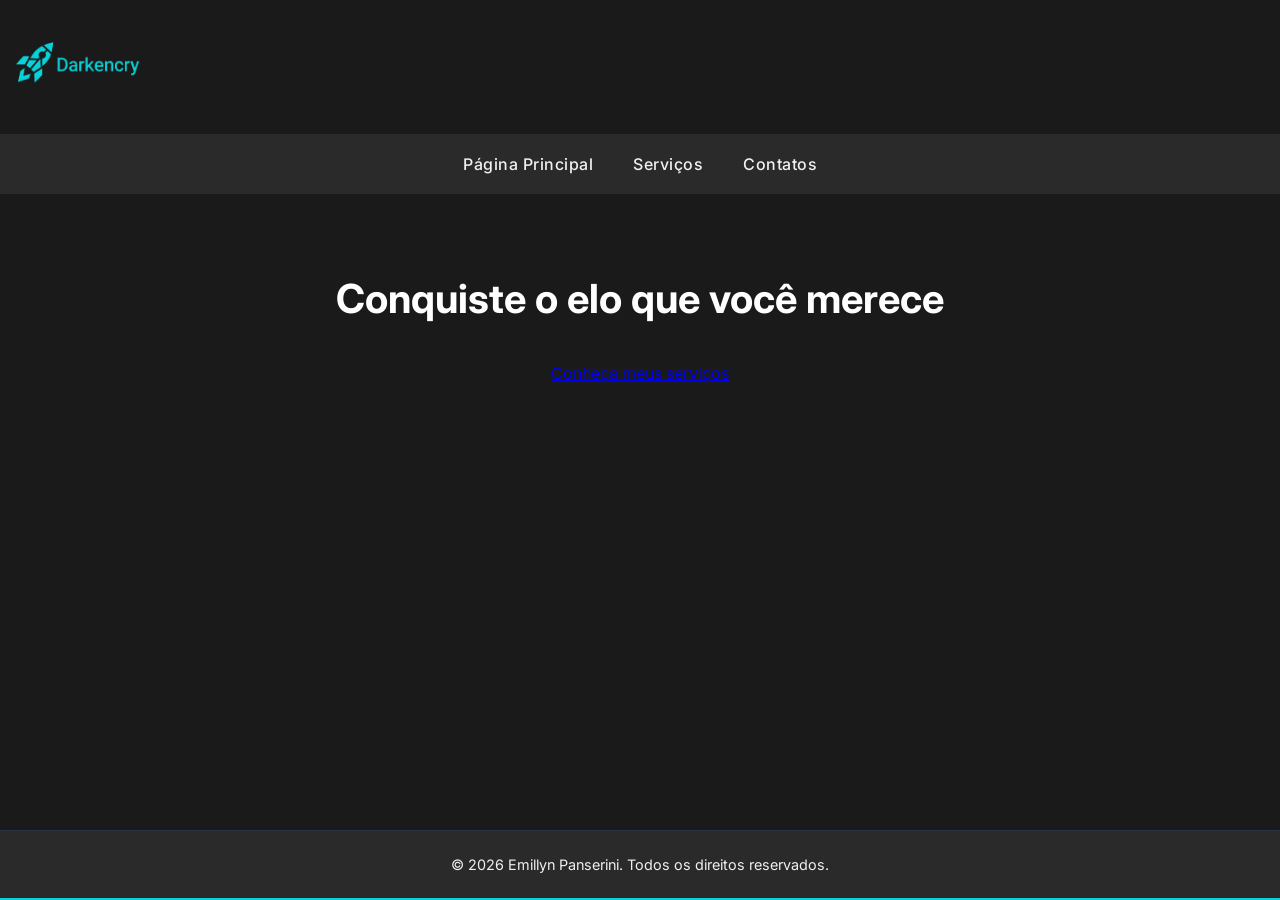
==== index.html @ a350db8b "first commit" ====
<!DOCTYPE html>
<html lang="pt-br">
<head>
    <meta charset="UTF-8">
    <meta name="viewport" content="width=device-width, initial-scale=1.0">
    <title>Darkencry</title>
    <meta content="Desde 2016 chego ao Desafiante (Challenger). Aumente sua 
    habilidade com um jogador de alto nível. Serviço profissional, seguro e rápido." 
    name="description">
    <meta content="Darkencry" property="og:title">
    <link rel="stylesheet" href="./css/style.css">
    <link rel="shortcut icon" href="./imagens/favicon.ico" type="image/x-icon">
    <link rel="preconnect" href="https://fonts.googleapis.com">
    <link rel="preconnect" href="https://fonts.gstatic.com" crossorigin>
    <link href="https://fonts.googleapis.com/css2?family=Inter:ital,opsz,wght@0,14..32,100..900;1,14..32,100..900&family=Poppins:ital,wght@0,100;0,200;0,300;0,400;0,500;0,600;0,700;0,800;0,900;1,100;1,200;1,300;1,400;1,500;1,600;1,700;1,800;1,900&display=swap" rel="stylesheet">
</head>

<body>

    <header>
        <figure>
            <img class="logo" src="./imagens/logo.png" alt="logoDarken">
        </figure>
    </header>

    <nav class="navMenu">
        <ul>
            <li><a href="index.html"> Página Principal</a></li>
            <li><a href="./paginas/serviços.html">Serviços</a></li>
            <li><a href="./paginas/contato.html">Contatos</a></li>
        </ul>
    </nav>

    <main>
        <section class="hero conteiner">
            <h1>Conquiste o elo que você merece</h1>
            <a href="btn_hero">Conheça meus serviços</a>     
        </section>
    </main>

    <footer class="footer">
        <p>&copy; 2026 Emillyn Panserini. Todos os direitos reservados.</p>
    </footer>
</body>
</html>
---- css/style.css ----
/* Váriavéis globais */
:root{
    --bg-color: #1A1A1A;
    --nav-bg: #2A2A2A;
    --text-main: #F0F0F0;
    --accent-color: #0DD1D9;
    --accent-hover: #0BA5AB;
}

* {
    margin: 0;
    padding: 0;
    box-sizing: border-box;
}

body{
    font-family: "Inter", sans-serif;
    background-color: var(--bg-color);
    color: var(--text-main);
    display: flex;
    flex-direction: column;
    font-optical-sizing: auto; /* melhora legibilidade em tamanhos de fontes diferentes*/
    min-height: 100vh; /* garante que o body ocupe a tela toda*/
}

header{
    text-align: left;
    padding: 20px 0 10px 0;
}

.hero h1 {
    font-size: 2.5rem;
    margin-bottom: 40px;
    color: #FFFFFF;
}

.logo{
    width: 150px; /*define a largura do elemento, neste caso a imagem que está com a classe logo*/
    height: 90px; /*define a altura do elemento, neste caso a imagem que está com a classe logo*/
    border-radius: 50%;
}

/*Estilos para barra de navegação*/

nav{
    text-align: center;
    position: relative;
    display: block;
    margin-top: 10px;
}

nav ul{
    background-color: var(--nav-bg);
    list-style-type: none;
    padding: 20px;
    display: flex;
    justify-content: center;
}

nav ul li{
    margin: 0 20px;
}

nav ul li a{
    color: var(--text-main);
    text-decoration: none;
    font-weight: 500;
    letter-spacing: 0.5px;
    transition: color 0.3s ease;
    text-decoration: none; /*tira a linha do link*/
}

nav ul li a:hover {
    color: var(--accent-color);
    border-bottom: 2px solid var(--accent-color); /* linha ciano*/
}

/*Estilos do conteúdo principal (main)*/
main{
    flex-grow: 1; /* faz o main empurrar o footer pro final da página */
    padding: 80px 20px;
    text-align: center;
}

/* Estilos do Botão */
.btn-hero {
    display: inline-block;
    background-color: var(--accent-color);
    color: #0B0E14; /* Texto escuro dentro do botão claro para contraste */
    padding: 15px 30px;
    text-decoration: none;
    font-weight: 700;
    font-size: 1.1rem;
    border-radius: 8px;
    transition: background-color 0.3s ease, transform 0.2s ease;
}

.btn-hero:hover {
    background-color: var(--accent-hover);
    transform: translateY(-3px); /* Efeito de flutuar ao passar o mouse */
}

/*Estilos para o rodapé*/
footer{
    background-color: var(--nav-bg);
    color: var(--text-main);
    text-align: center;
    padding: 25px;
    border-top: 1px solid #2A3241; /* Separação sutil */
    font-size: 0.9rem;
    position: relative; /*o relative é pq conforme for adicionado elementos no main o footer desce, ele n fica fixo*/
    border-bottom: 2px solid var(--accent-color); /* linha ciano*/
}
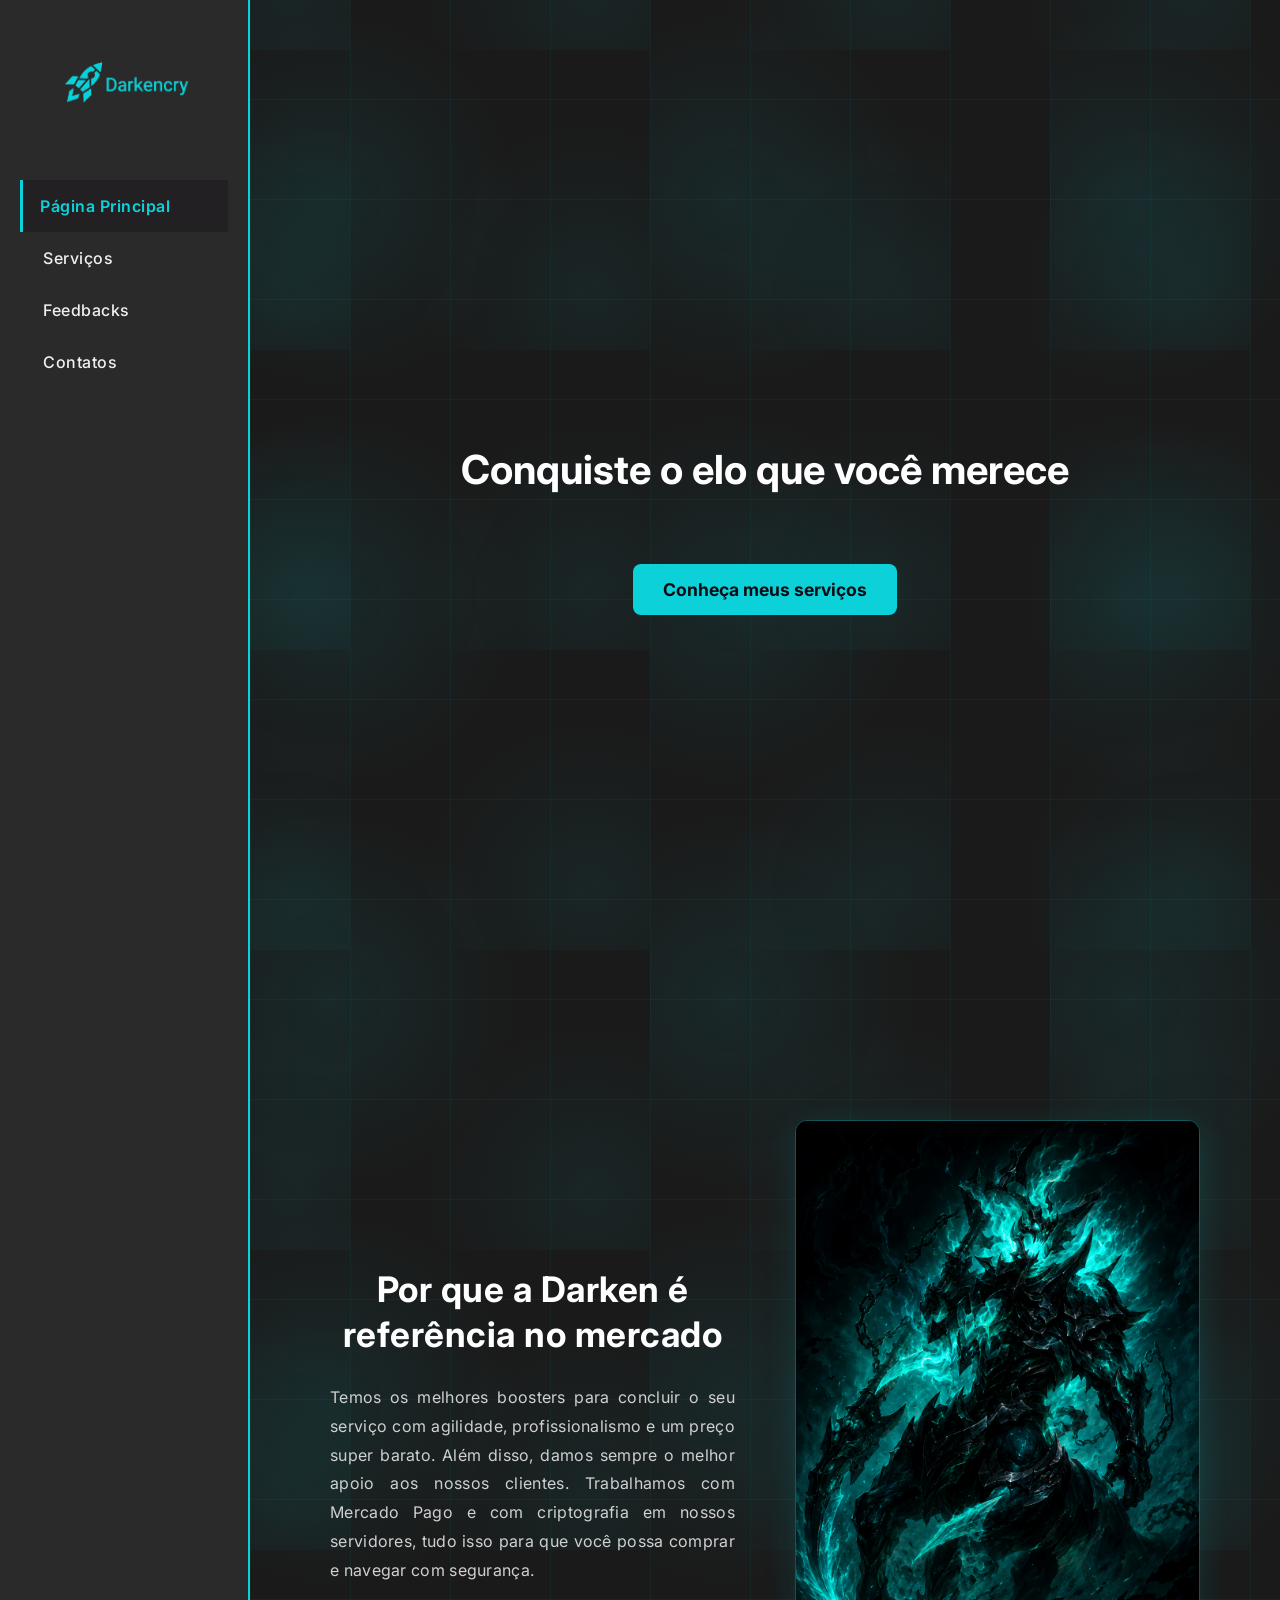
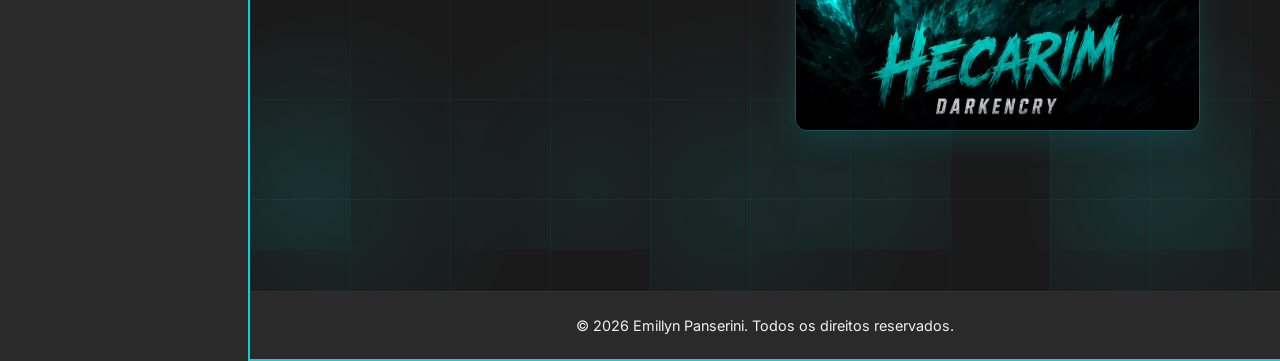
==== commit 2fdd50a7: "last commit" ====
--- a/index.html
+++ b/index.html
@@ -17,29 +17,41 @@
 
 <body>
 
-    <header>
-        <figure>
+    <nav class="navMenu" id="navMenu">
+        <a class="nav-logo" href="index.html">
             <img class="logo" src="./imagens/logo.png" alt="logoDarken">
-        </figure>
-    </header>
-
-    <nav class="navMenu">
-        <ul>
-            <li><a href="index.html"> Página Principal</a></li>
+        </a>
+        <ul class="nav-list">
+            <li><a href="index.html" class="active"> Página Principal</a></li>
             <li><a href="./paginas/serviços.html">Serviços</a></li>
+            <li><a href="./paginas/feedbacks.html">Feedbacks</a></li>
             <li><a href="./paginas/contato.html">Contatos</a></li>
         </ul>
     </nav>
 
-    <main>
+    <main class="main-hero">
         <section class="hero conteiner">
             <h1>Conquiste o elo que você merece</h1>
-            <a href="btn_hero">Conheça meus serviços</a>     
+            <a href="./paginas/serviços.html" class="btn-hero">Conheça meus serviços</a>     
+        </section>
+
+        <section class="referencia-section">
+            <div class="referencia-content">
+                <div class="referencia-texto">
+                    <h2 class="referencia-titulo">Por que a Darken é referência no mercado</h2>
+                    <p class="referencia-descricao">Temos os melhores boosters para concluir o seu serviço com agilidade, profissionalismo e um preço super barato. Além disso, damos sempre o melhor apoio aos nossos clientes. Trabalhamos com Mercado Pago e com criptografia em nossos servidores, tudo isso para que você possa comprar e navegar com segurança.</p>
+                </div>
+                <aside class="referencia-aside">
+                    <img src="./imagens/aside.png" alt="Imagem de referência Darkencry">
+                </aside>
+            </div>
         </section>
     </main>
 
     <footer class="footer">
         <p>&copy; 2026 Emillyn Panserini. Todos os direitos reservados.</p>
     </footer>
+
+    <script src="./scripts/script.js"></script>
 </body>
 </html>
--- a/css/style.css
+++ b/css/style.css
@@ -18,15 +18,11 @@
     font-family: "Inter", sans-serif;
     background-color: var(--bg-color);
     color: var(--text-main);
-    display: flex;
-    flex-direction: column;
+    display: grid;
+    grid-template-columns: 250px 1fr;
+    grid-template-rows: 1fr auto;
     font-optical-sizing: auto; /* melhora legibilidade em tamanhos de fontes diferentes*/
     min-height: 100vh; /* garante que o body ocupe a tela toda*/
-}
-
-header{
-    text-align: left;
-    padding: 20px 0 10px 0;
 }
 
 .hero h1 {
@@ -44,22 +40,44 @@
 /*Estilos para barra de navegação*/
 
 nav{
-    text-align: center;
+    display: flex;
+    flex-direction: column;
+    align-items: center;
+    justify-content: flex-start;
+    gap: 50px;
+    padding: 30px 20px;
+    background-color: var(--nav-bg);
     position: relative;
-    display: block;
+    grid-column: 1;
+    grid-row: 1 / 3;
+    width: 250px;
+    min-height: 100vh;
+    flex-shrink: 0;
+    border-right: 2px solid var(--accent-color);
+}
+
+.nav-logo{
+    display: inline-flex;
+    align-items: center;
+    justify-content: center;
+    flex-shrink: 0;
     margin-top: 10px;
 }
 
 nav ul{
-    background-color: var(--nav-bg);
     list-style-type: none;
-    padding: 20px;
-    display: flex;
-    justify-content: center;
+    padding: 0;
+    display: flex;
+    flex-direction: column;
+    justify-content: flex-start;
+    align-items: stretch;
+    gap: 0;
+    width: 100%;
 }
 
 nav ul li{
-    margin: 0 20px;
+    margin: 0;
+    width: 100%;
 }
 
 nav ul li a{
@@ -67,20 +85,78 @@
     text-decoration: none;
     font-weight: 500;
     letter-spacing: 0.5px;
-    transition: color 0.3s ease;
-    text-decoration: none; /*tira a linha do link*/
+    transition: all 0.3s ease;
+    padding: 16px 20px;
+    border-radius: 0;
+    display: block;
+    position: relative;
+    width: 100%;
+    text-align: left;
+    border-left: 3px solid transparent;
 }
 
 nav ul li a:hover {
+    background-color: #232023;
     color: var(--accent-color);
-    border-bottom: 2px solid var(--accent-color); /* linha ciano*/
+    border-left: 3px solid var(--accent-color);
+    padding-left: 17px;
+}
+
+nav ul li a:active,
+nav ul li a.active {
+    background-color: #232023;
+    color: var(--accent-color);
+    border-left: 3px solid var(--accent-color);
+    padding-left: 17px;
+    font-weight: 600;
 }
 
 /*Estilos do conteúdo principal (main)*/
 main{
-    flex-grow: 1; /* faz o main empurrar o footer pro final da página */
-    padding: 80px 20px;
+    grid-column: 2;
+    grid-row: 1;
+    padding: 80px 40px;
     text-align: center;
+    display: flex;
+    flex-direction: column;
+    justify-content: center;
+}
+
+/* Background especial para página principal */
+main.main-hero {
+    background-image: 
+        linear-gradient(0deg, rgba(13, 209, 217, 0.05) 1px, transparent 1px),
+        linear-gradient(90deg, rgba(13, 209, 217, 0.05) 1px, transparent 1px),
+        radial-gradient(circle at 20% 50%, rgba(13, 209, 217, 0.08) 0%, transparent 50%),
+        radial-gradient(circle at 80% 80%, rgba(13, 209, 217, 0.06) 0%, transparent 50%);
+    background-size: 
+        100px 100px,
+        100px 100px,
+        400px 400px,
+        300px 300px;
+    background-position: 0 0, 0 0, 0 0, 100px 50px;
+    min-height: 100vh;
+}
+
+.hero {
+    min-height: 100vh;
+    display: flex;
+    flex-direction: column;
+    justify-content: center;
+    align-items: center;
+    gap: 30px;
+}
+
+/* Wrapper para manter main e footer juntos */
+body > main {
+    display: flex;
+    flex-direction: column;
+}
+
+body > footer {
+    grid-column: 2;
+    grid-row: 2;
+    margin-top: 0;
 }
 
 /* Estilos do Botão */
@@ -111,4 +187,447 @@
     font-size: 0.9rem;
     position: relative; /*o relative é pq conforme for adicionado elementos no main o footer desce, ele n fica fixo*/
     border-bottom: 2px solid var(--accent-color); /* linha ciano*/
-}+}
+
+/* Estilos para a página de Serviços */
+.servicos-container {
+    width: 100%;
+    max-width: 1200px;
+    margin: 0 auto;
+}
+
+/* Seção de Referência */
+.referencia-section {
+    padding: 80px 40px;
+    margin-top: 60px;
+}
+
+.referencia-content {
+    display: grid;
+    grid-template-columns: 1fr 1fr;
+    gap: 60px;
+    align-items: center;
+    max-width: 1200px;
+    margin: 0 auto;
+}
+
+.referencia-texto {
+    display: flex;
+    flex-direction: column;
+    gap: 25px;
+}
+
+.referencia-titulo {
+    font-size: 2.2rem;
+    font-weight: 700;
+    color: #FFFFFF;
+    letter-spacing: 0.5px;
+    line-height: 1.3;
+}
+
+.referencia-descricao {
+    font-size: 1rem;
+    line-height: 1.8;
+    color: #D0D0D0;
+    text-align: justify;
+    letter-spacing: 0.3px;
+}
+
+.referencia-aside {
+    display: flex;
+    align-items: center;
+    justify-content: center;
+    overflow: hidden;
+    border-radius: 12px;
+    box-shadow: 0 8px 32px rgba(13, 209, 217, 0.15);
+    border: 1px solid rgba(13, 209, 217, 0.3);
+}
+
+.referencia-aside img {
+    width: 100%;
+    height: auto;
+    display: block;
+    object-fit: cover;
+    transition: transform 0.3s ease;
+}
+
+.referencia-aside:hover img {
+    transform: scale(1.05);
+}
+
+.servicos-container {
+    width: 100%;
+    max-width: 1200px;
+    margin: 0 auto;
+}
+
+.servicos-titulo {
+    font-size: 2.5rem;
+    font-weight: 700;
+    text-align: center;
+    margin-bottom: 60px;
+    color: #FFFFFF;
+    letter-spacing: 1px;
+}
+
+.servicos-grid {
+    display: grid;
+    grid-template-columns: repeat(auto-fit, minmax(300px, 1fr));
+    gap: 40px;
+    width: 100%;
+}
+
+.servico-card {
+    background: linear-gradient(135deg, #2A2A2A 0%, #1F1F1F 100%);
+    border: 1px solid var(--accent-color);
+    border-radius: 12px;
+    padding: 40px;
+    transition: all 0.3s ease;
+    display: flex;
+    flex-direction: column;
+    gap: 20px;
+    box-shadow: 0 4px 15px rgba(13, 209, 217, 0.1);
+    position: relative;
+    overflow: hidden;
+}
+
+.servico-card::before {
+    content: '';
+    position: absolute;
+    top: 0;
+    left: 0;
+    right: 0;
+    height: 3px;
+    background: linear-gradient(90deg, var(--accent-color), transparent);
+}
+
+.servico-card:hover {
+    transform: translateY(-5px);
+    box-shadow: 0 8px 25px rgba(13, 209, 217, 0.2);
+    border-color: #0BA5AB;
+}
+
+.servico-titulo {
+    font-size: 1.8rem;
+    font-weight: 700;
+    color: var(--accent-color);
+    margin: 0;
+    letter-spacing: 0.5px;
+}
+
+.servico-descricao {
+    font-size: 1rem;
+    line-height: 1.8;
+    color: #E0E0E0;
+    margin: 0;
+    text-align: justify;
+    letter-spacing: 0.3px;
+}
+
+/* Estilos para a página de Feedbacks */
+.feedbacks-container {
+    width: 100%;
+    max-width: 900px;
+    margin: 0 auto;
+}
+
+.feedbacks-titulo {
+    font-size: 2.5rem;
+    font-weight: 700;
+    text-align: center;
+    margin-bottom: 60px;
+    color: #FFFFFF;
+    letter-spacing: 1px;
+}
+
+.feedbacks-grid {
+    display: grid;
+    grid-template-columns: repeat(auto-fit, minmax(350px, 1fr));
+    gap: 40px;
+    width: 100%;
+    margin-bottom: 80px;
+}
+
+.feedback-card {
+    background: linear-gradient(135deg, #2A2A2A 0%, #1F1F1F 100%);
+    border: 1px solid var(--accent-color);
+    border-radius: 12px;
+    overflow: hidden;
+    transition: all 0.3s ease;
+    box-shadow: 0 4px 15px rgba(13, 209, 217, 0.1);
+}
+
+.feedback-card:hover {
+    transform: translateY(-5px);
+    box-shadow: 0 8px 25px rgba(13, 209, 217, 0.2);
+    border-color: #0BA5AB;
+}
+
+.feedback-imagem {
+    width: 100%;
+    height: auto;
+    display: block;
+    object-fit: cover;
+}
+
+.novo-feedback-section {
+    background: linear-gradient(135deg, #2A2A2A 0%, #1F1F1F 100%);
+    border: 1px solid var(--accent-color);
+    border-radius: 12px;
+    padding: 50px;
+    margin-top: 60px;
+    box-shadow: 0 4px 15px rgba(13, 209, 217, 0.1);
+}
+
+.novo-feedback-titulo {
+    font-size: 2rem;
+    font-weight: 700;
+    color: var(--accent-color);
+    margin-bottom: 15px;
+    text-align: center;
+}
+
+.novo-feedback-subtitulo {
+    font-size: 1rem;
+    color: #D0D0D0;
+    text-align: center;
+    margin-bottom: 40px;
+    line-height: 1.6;
+}
+
+.feedback-form {
+    display: flex;
+    flex-direction: column;
+    gap: 25px;
+    max-width: 600px;
+    margin: 0 auto;
+}
+
+.feedback-form fieldset {
+    display: flex;
+    flex-direction: column;
+    gap: 15px;
+    border: 1px solid rgba(13, 209, 217, 0.2);
+    border-radius: 6px;
+    padding: 20px;
+    background-color: rgba(31, 31, 31, 0.5);
+}
+
+.form-legend {
+    font-size: 0.95rem;
+    font-weight: 700;
+    color: var(--accent-color);
+    letter-spacing: 0.3px;
+    margin-bottom: 10px;
+}
+
+.feedback-form label {
+    font-size: 1rem;
+    font-weight: 600;
+    color: #FFFFFF;
+    letter-spacing: 0.3px;
+    margin-top: 10px;
+}
+
+.feedback-form label:first-of-type {
+    margin-top: 0;
+}
+
+.feedback-form input,
+.feedback-form textarea,
+.feedback-form select {
+    padding: 12px 15px;
+    background-color: #1F1F1F;
+    border: 1px solid rgba(13, 209, 217, 0.3);
+    border-radius: 6px;
+    color: #F0F0F0;
+    font-family: "Inter", sans-serif;
+    font-size: 0.95rem;
+    transition: all 0.3s ease;
+    margin-top: 5px;
+}
+
+.feedback-form input:focus,
+.feedback-form textarea:focus,
+.feedback-form select:focus {
+    outline: none;
+    border-color: var(--accent-color);
+    box-shadow: 0 0 8px rgba(13, 209, 217, 0.3);
+    background-color: #242424;
+}
+
+.feedback-form textarea {
+    resize: vertical;
+    font-family: "Inter", sans-serif;
+    line-height: 1.6;
+}
+
+.btn-feedback {
+    padding: 14px 30px;
+    background-color: var(--accent-color);
+    color: #0B0E14;
+    border: none;
+    border-radius: 6px;
+    font-size: 1rem;
+    font-weight: 700;
+    cursor: pointer;
+    transition: all 0.3s ease;
+    text-transform: uppercase;
+    letter-spacing: 0.5px;
+}
+
+.btn-feedback:hover {
+    background-color: var(--accent-hover);
+    transform: translateY(-2px);
+    box-shadow: 0 4px 12px rgba(13, 209, 217, 0.3);
+}
+
+.btn-feedback:active {
+    transform: translateY(0);
+}
+
+/* Responsividade para telas menores */
+@media (max-width: 768px) {
+    .servicos-titulo {
+        font-size: 2rem;
+        margin-bottom: 40px;
+    }
+
+    .servicos-grid {
+        grid-template-columns: 1fr;
+        gap: 30px;
+    }
+
+    .servico-card {
+        padding: 30px;
+    }
+
+    .servico-titulo {
+        font-size: 1.5rem;
+    }
+
+    .servico-descricao {
+        font-size: 0.95rem;
+        line-height: 1.7;
+    }
+
+    /* Responsividade da seção de referência */
+    .referencia-section {
+        padding: 60px 20px;
+    }
+
+    .referencia-content {
+        grid-template-columns: 1fr;
+        gap: 40px;
+    }
+
+    .referencia-titulo {
+        font-size: 1.7rem;
+    }
+
+    .referencia-descricao {
+        font-size: 0.95rem;
+        line-height: 1.7;
+    }
+
+    main {
+        padding: 40px 20px;
+    }
+
+    .hero h1 {
+        font-size: 2rem;
+        margin-bottom: 30px;
+    }
+
+    .hero {
+        min-height: auto;
+        padding: 60px 20px;
+    }
+
+    body {
+        grid-template-columns: 1fr;
+    }
+
+    nav {
+        grid-column: 1;
+        grid-row: 1;
+        width: 100%;
+        flex-direction: row;
+        justify-content: space-between;
+        padding: 15px 20px;
+        min-height: auto;
+        gap: 20px;
+    }
+
+    .nav-logo {
+        order: -1;
+    }
+
+    nav ul {
+        flex-direction: row;
+        flex-wrap: wrap;
+        gap: 10px;
+    }
+
+    nav ul li a {
+        padding: 10px 15px;
+        font-size: 0.9rem;
+    }
+
+    main {
+        grid-column: 1;
+        grid-row: 2;
+    }
+
+    body > footer {
+        grid-column: 1;
+        grid-row: 3;
+    }
+
+    /* Responsividade da página de Feedbacks */
+    .feedbacks-titulo {
+        font-size: 2rem;
+        margin-bottom: 40px;
+    }
+
+    .feedbacks-grid {
+        grid-template-columns: 1fr;
+        gap: 30px;
+        margin-bottom: 60px;
+    }
+
+    .novo-feedback-section {
+        padding: 30px 20px;
+        margin-top: 40px;
+    }
+
+    .novo-feedback-titulo {
+        font-size: 1.6rem;
+        margin-bottom: 12px;
+    }
+
+    .novo-feedback-subtitulo {
+        font-size: 0.95rem;
+    }
+
+    .feedback-form {
+        gap: 20px;
+    }
+
+    .feedback-form fieldset {
+        padding: 15px;
+    }
+
+    .feedback-form input,
+    .feedback-form textarea,
+    .feedback-form select {
+        padding: 10px 12px;
+        font-size: 0.9rem;
+    }
+
+    .btn-feedback {
+        padding: 12px 24px;
+        font-size: 0.95rem;
+    }
+}
+
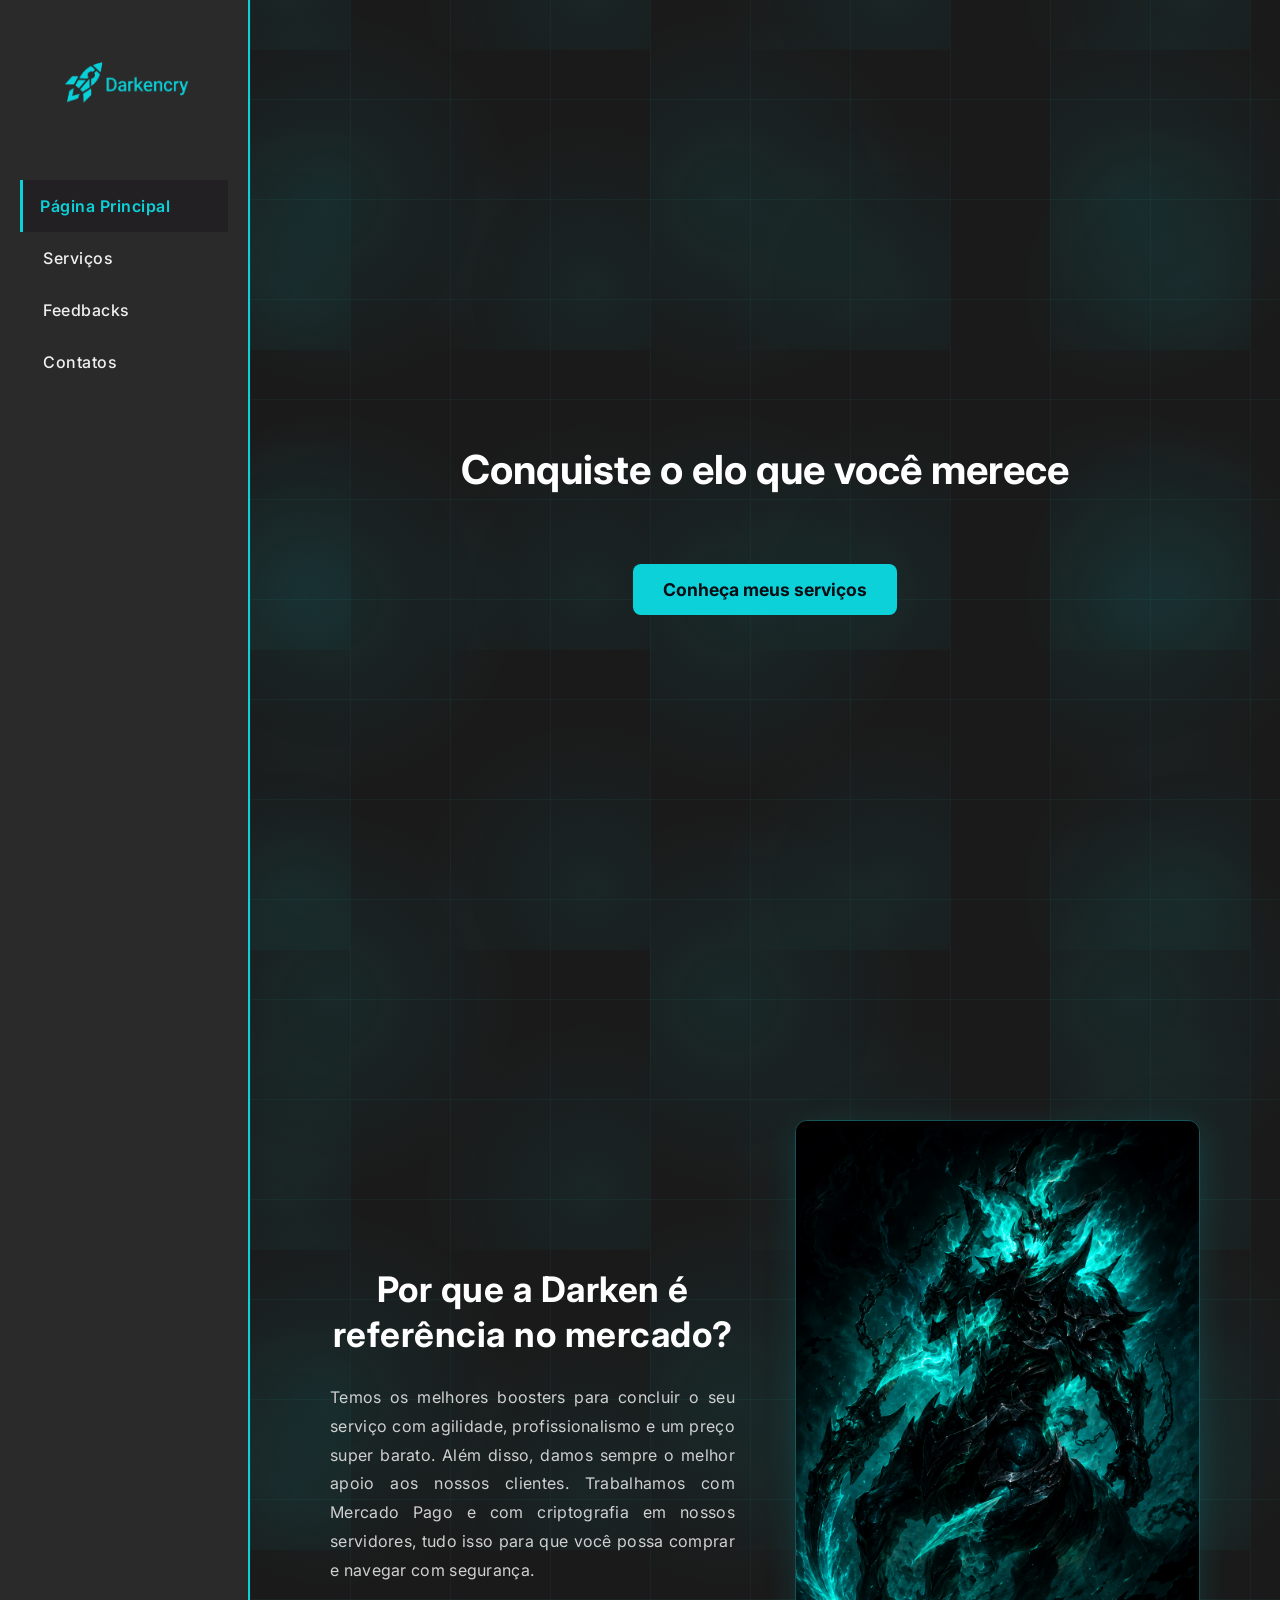
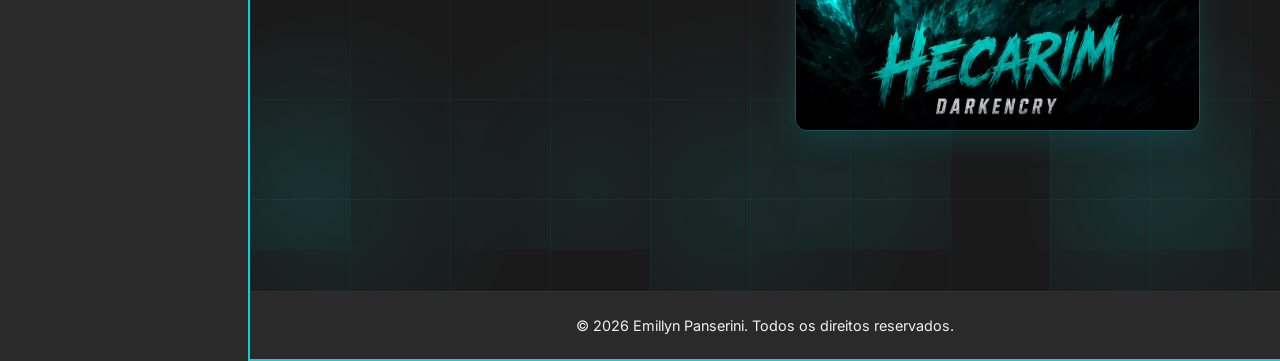
==== commit df2f2865: "spelling correction" ====
--- a/index.html
+++ b/index.html
@@ -38,7 +38,7 @@
         <section class="referencia-section">
             <div class="referencia-content">
                 <div class="referencia-texto">
-                    <h2 class="referencia-titulo">Por que a Darken é referência no mercado</h2>
+                    <h2 class="referencia-titulo">Por que a Darken é referência no mercado?</h2>
                     <p class="referencia-descricao">Temos os melhores boosters para concluir o seu serviço com agilidade, profissionalismo e um preço super barato. Além disso, damos sempre o melhor apoio aos nossos clientes. Trabalhamos com Mercado Pago e com criptografia em nossos servidores, tudo isso para que você possa comprar e navegar com segurança.</p>
                 </div>
                 <aside class="referencia-aside">
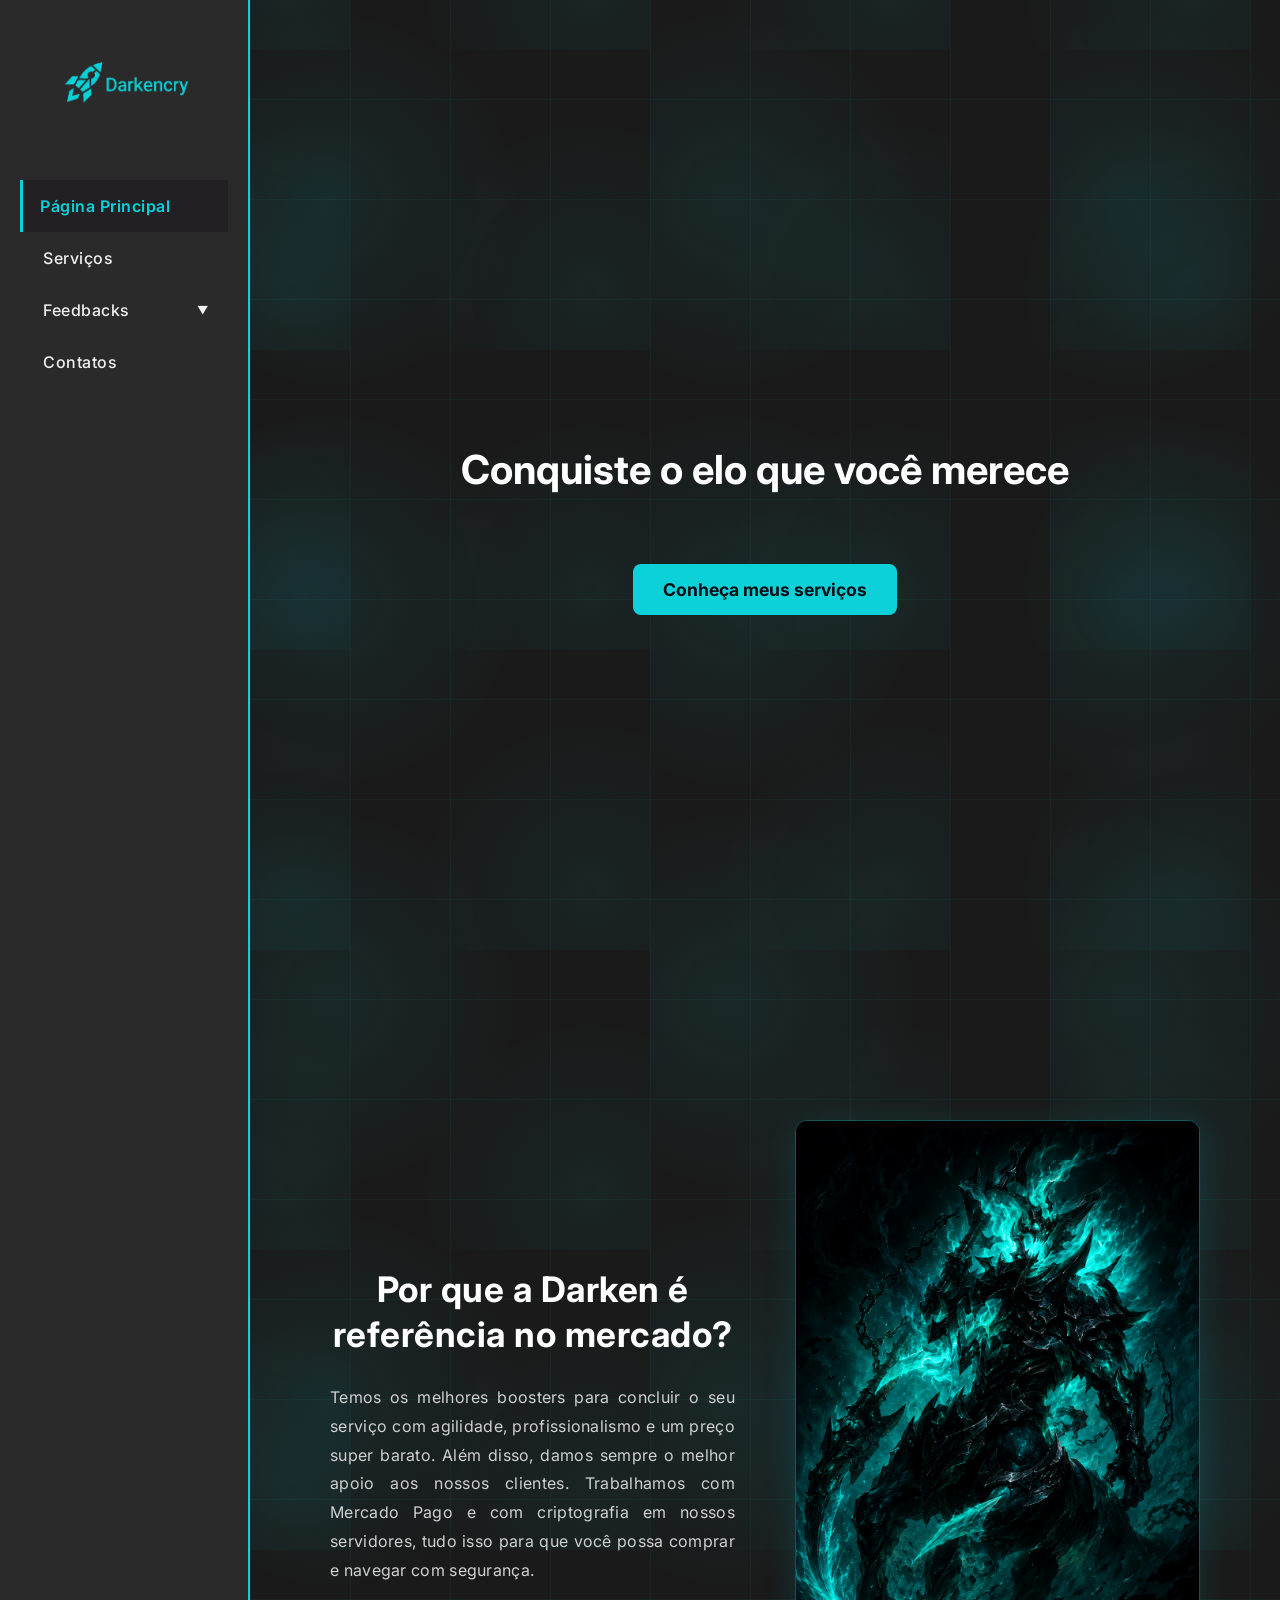
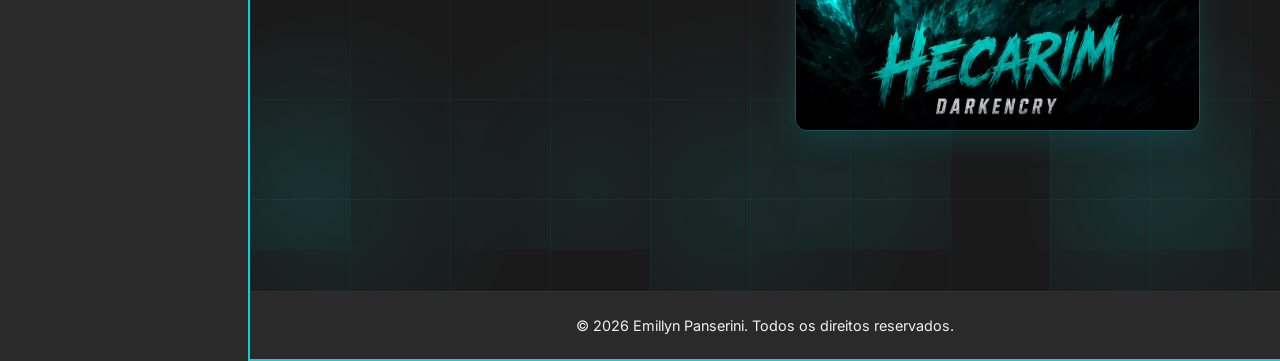
==== commit 069af84b: "bug fix" ====
--- a/index.html
+++ b/index.html
@@ -17,22 +17,27 @@
 
 <body>
 
-    <nav class="navMenu" id="navMenu">
+    <nav>
         <a class="nav-logo" href="index.html">
             <img class="logo" src="./imagens/logo.png" alt="logoDarken">
         </a>
         <ul class="nav-list">
-            <li><a href="index.html" class="active"> Página Principal</a></li>
-            <li><a href="./paginas/serviços.html">Serviços</a></li>
-            <li><a href="./paginas/feedbacks.html">Feedbacks</a></li>
+            <li><a href="index.html" class="active">Página Principal</a></li>
+            <li><a href="./paginas/servicos.html">Serviços</a></li>
+            <li class="nav-item-feedbacks">
+                <a href="./paginas/feedbacks.html">Feedbacks</a>
+                <ul class="nav-submenu">
+                    <li><a href="./paginas/feedbacks.html#formularioFeedback">Formulário</a></li>
+                </ul>
+            </li>
             <li><a href="./paginas/contato.html">Contatos</a></li>
         </ul>
     </nav>
 
     <main class="main-hero">
-        <section class="hero conteiner">
+        <section class="hero container">
             <h1>Conquiste o elo que você merece</h1>
-            <a href="./paginas/serviços.html" class="btn-hero">Conheça meus serviços</a>     
+            <a href="./paginas/servicos.html" class="btn-hero">Conheça meus serviços</a>     
         </section>
 
         <section class="referencia-section">
@@ -41,9 +46,9 @@
                     <h2 class="referencia-titulo">Por que a Darken é referência no mercado?</h2>
                     <p class="referencia-descricao">Temos os melhores boosters para concluir o seu serviço com agilidade, profissionalismo e um preço super barato. Além disso, damos sempre o melhor apoio aos nossos clientes. Trabalhamos com Mercado Pago e com criptografia em nossos servidores, tudo isso para que você possa comprar e navegar com segurança.</p>
                 </div>
-                <aside class="referencia-aside">
+                <figure class="referencia-aside">
                     <img src="./imagens/aside.png" alt="Imagem de referência Darkencry">
-                </aside>
+                </figure>
             </div>
         </section>
     </main>
--- a/css/style.css
+++ b/css/style.css
@@ -78,6 +78,74 @@
 nav ul li{
     margin: 0;
     width: 100%;
+    position: relative;
+}
+
+.nav-item-feedbacks {
+    position: relative;
+}
+
+.nav-item-feedbacks > a {
+    display: flex;
+    justify-content: space-between;
+    align-items: center;
+}
+
+.nav-item-feedbacks > a::after {
+    content: '▼';
+    font-size: 0.7rem;
+    margin-left: 8px;
+    transition: transform 0.3s ease;
+}
+
+.nav-item-feedbacks:hover > a::after {
+    transform: rotate(180deg);
+}
+
+.nav-submenu {
+    display: none;
+    position: absolute;
+    top: 100%;
+    left: 0;
+    background-color: #1F1F1F;
+    border: 1px solid var(--accent-color);
+    border-top: none;
+    border-radius: 0 0 6px 6px;
+    min-width: 100%;
+    list-style: none;
+    padding: 0;
+    margin: 0;
+    flex-direction: column;
+    z-index: 100;
+}
+
+.nav-item-feedbacks:hover .nav-submenu {
+    display: flex;
+}
+
+.nav-submenu li {
+    width: 100%;
+}
+
+.nav-submenu li a {
+    color: var(--text-main);
+    text-decoration: none;
+    font-weight: 500;
+    letter-spacing: 0.5px;
+    transition: all 0.3s ease;
+    padding: 12px 20px;
+    display: block;
+    border-radius: 0;
+    position: relative;
+    text-align: left;
+    border-left: 3px solid transparent;
+}
+
+.nav-submenu li a:hover {
+    background-color: #232023;
+    color: var(--accent-color);
+    border-left: 3px solid var(--accent-color);
+    padding-left: 17px;
 }
 
 nav ul li a{
@@ -365,7 +433,7 @@
 
 .feedback-imagem {
     width: 100%;
-    height: auto;
+    height: 350px;
     display: block;
     object-fit: cover;
 }
@@ -486,8 +554,40 @@
     transform: translateY(0);
 }
 
-/* Responsividade para telas menores */
-@media (max-width: 768px) {
+/* Responsividade para computadores */
+@media (min-width: 992px) {
+    body {
+        grid-template-columns: 250px 1fr;
+    }
+
+    nav {
+        grid-column: 1;
+        grid-row: 1 / 3;
+        width: 250px;
+        flex-direction: column;
+        gap: 50px;
+    }
+
+    main {
+        grid-column: 2;
+        padding: 80px 40px;
+    }
+
+    body > footer {
+        grid-column: 2;
+    }
+
+    .referencia-content {
+        grid-template-columns: 1fr 1fr;
+    }
+
+    .feedbacks-grid {
+        grid-template-columns: repeat(3, 1fr);
+    }
+}
+
+/* Responsividade para smartphones */
+@media (max-width: 767px) {
     .servicos-titulo {
         font-size: 2rem;
         margin-bottom: 40px;
@@ -534,18 +634,9 @@
         padding: 40px 20px;
     }
 
-    .hero h1 {
-        font-size: 2rem;
-        margin-bottom: 30px;
-    }
-
     .hero {
         min-height: auto;
         padding: 60px 20px;
-    }
-
-    body {
-        grid-template-columns: 1fr;
     }
 
     nav {
@@ -574,14 +665,38 @@
         font-size: 0.9rem;
     }
 
+    .nav-submenu {
+        position: static;
+        display: none;
+        background-color: transparent;
+        border: none;
+    }
+
+    .nav-item-feedbacks:hover .nav-submenu {
+        display: none;
+    }
+
+    .nav-item-feedbacks > a::after {
+        display: none;
+    }
+
     main {
         grid-column: 1;
         grid-row: 2;
+        padding: 40px 20px;
     }
 
     body > footer {
         grid-column: 1;
         grid-row: 3;
+    }
+
+    body {
+        grid-template-columns: 1fr;
+    }
+
+    .feedback-imagem {
+        height: 250px;
     }
 
     /* Responsividade da página de Feedbacks */
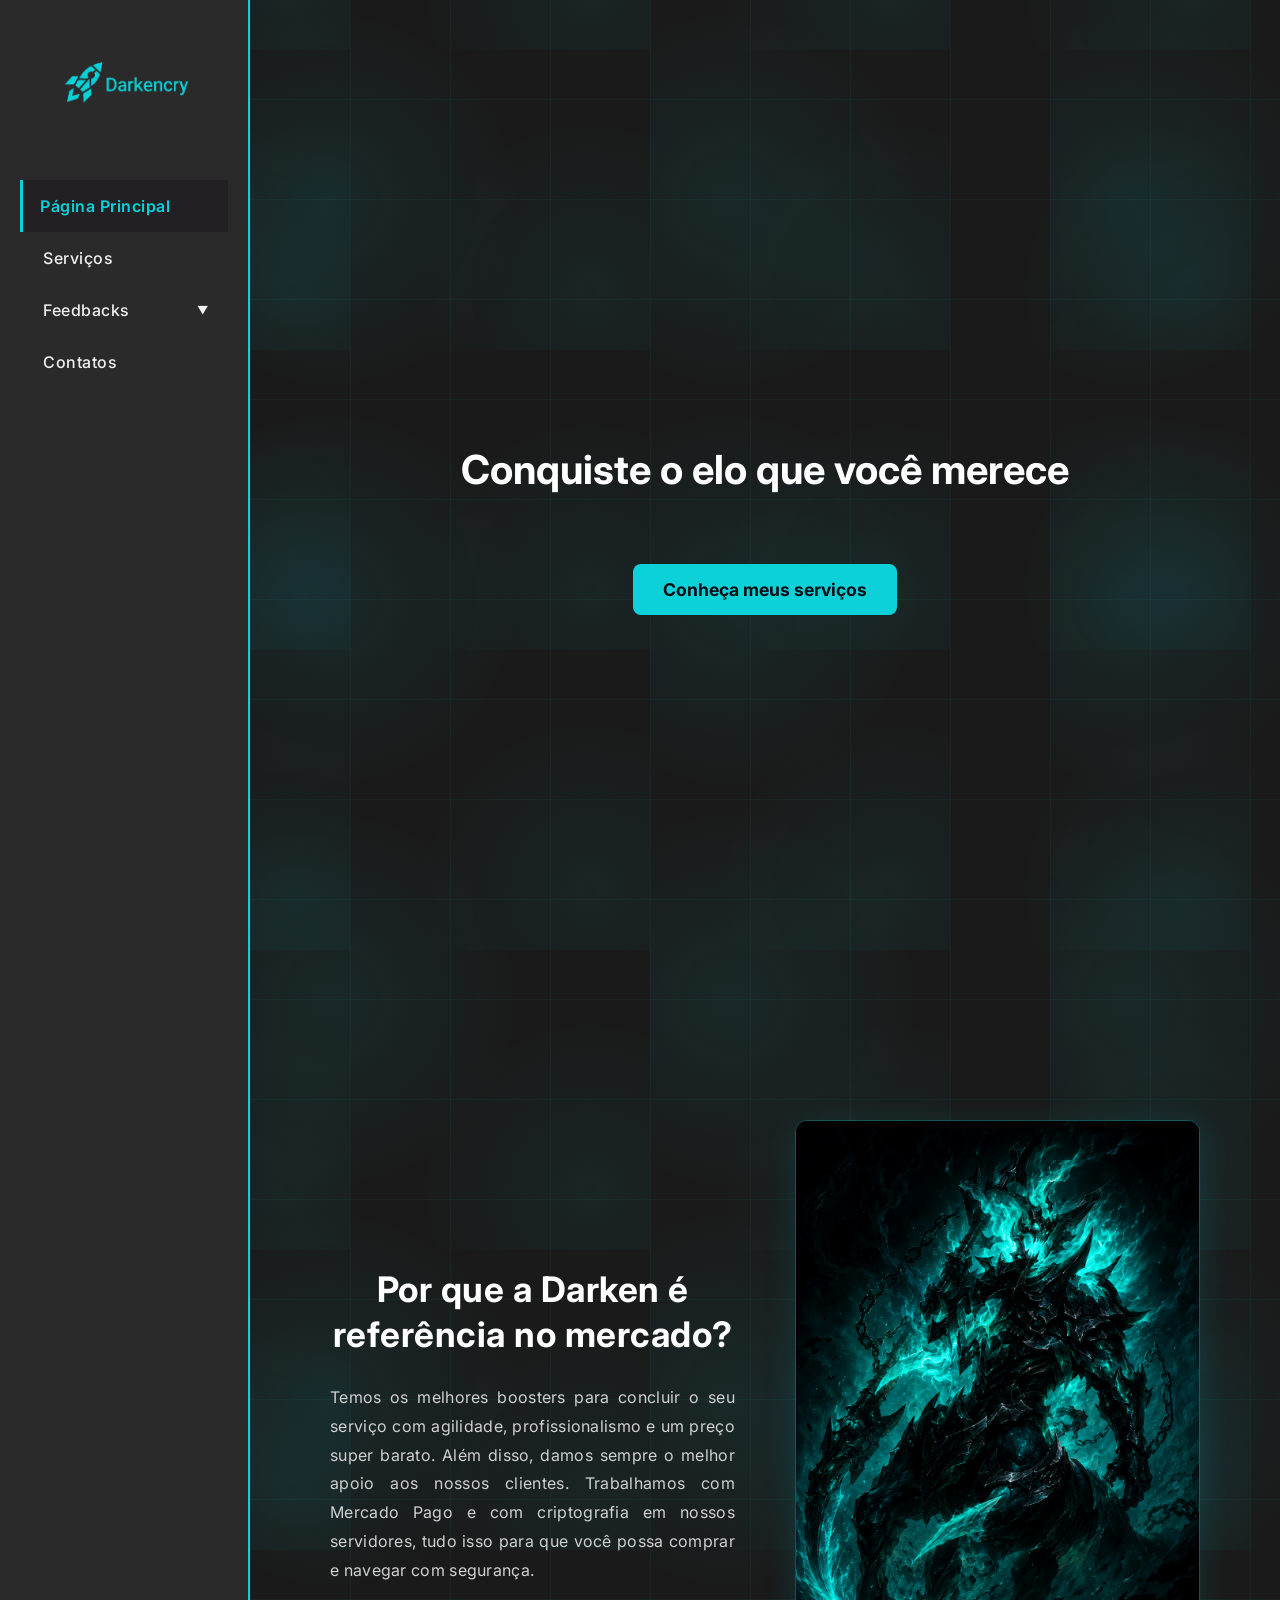
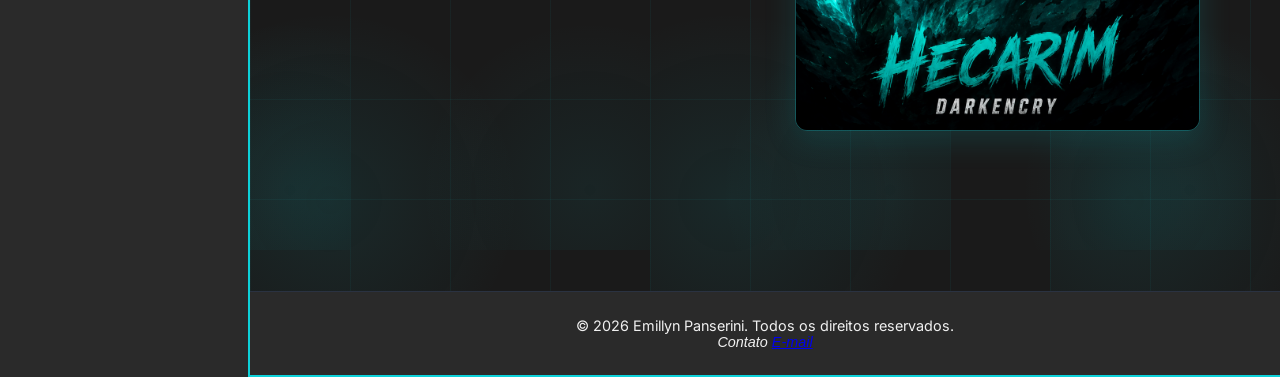
==== commit 83359e77: "add carousel and bug fix" ====
--- a/index.html
+++ b/index.html
@@ -55,8 +55,11 @@
 
     <footer class="footer">
         <p>&copy; 2026 Emillyn Panserini. Todos os direitos reservados.</p>
+        <address>
+            Contato <a href="mailto:emillyn2003@gmail.com">E-mail</a>
+        </address>
     </footer>
 
     <script src="./scripts/script.js"></script>
 </body>
-</html>+</html>
--- a/css/style.css
+++ b/css/style.css
@@ -114,7 +114,8 @@
     min-width: 100%;
     list-style: none;
     padding: 0;
-    margin: 0;
+    margin-left: 205px;
+    margin-top: -50px;
     flex-direction: column;
     z-index: 100;
 }
@@ -434,8 +435,7 @@
 .feedback-imagem {
     width: 100%;
     height: 350px;
-    display: block;
-    object-fit: cover;
+    object-fit: contain;
 }
 
 .novo-feedback-section {
@@ -746,3 +746,199 @@
     }
 }
 
+
+
+/*
+  Seção de depoimentos
+*/
+.depoimentos-section {
+    display: flex;
+    align-items: stretch;
+    height: 350px;
+    overflow: hidden;
+    margin: -80px -40px 60px -40px;
+    flex-shrink: 0;
+}
+
+/* Faixa esquerda */
+.depoimentos-titulo-aside {
+    background-color: var(--nav-bg);
+    width: 42%;
+    flex-shrink: 0;
+    display: flex;
+    align-items: center;
+    justify-content: center;
+    padding: 40px 56px 40px 36px;
+    clip-path: polygon(0 0, 86% 0, 100% 100%, 0 100%);
+    z-index: 2;
+}
+
+.depoimentos-titulo-aside h2 {
+    color: #ffffff;
+    font-family: 'Poppins', sans-serif;
+    font-size: 1.25rem;
+    font-weight: 800;
+    text-transform: uppercase;
+    text-align: center;
+    letter-spacing: 0.04em;
+    line-height: 1.4;
+    max-width: 240px;
+}
+
+/* Faixa direita*/
+.depoimentos-carrossel-area {
+    background-color: var(--accent-color);
+    flex: 1;
+    position: relative;
+    display: flex;
+    align-items: center;
+    padding: 0 56px;
+}
+
+/* Lista de itens*/
+.carrossel-lista {
+    list-style: none;
+    flex: 1;
+    position: relative;
+    height: 100%;
+}
+
+/* Cada item ocupa a mesma área; oculto por padrão */
+.carrossel-item {
+    position: absolute;
+    inset: 0;
+    display: flex;
+    align-items: center;
+    opacity: 0;
+    pointer-events: none;
+    transition: opacity 0.35s ease;
+}
+
+/* Apenas o item ativo aparece */
+.carrossel-item.ativo {
+    opacity: 1;
+    pointer-events: auto;
+}
+
+/* Card de depoimento */
+.depoimento-card {
+    display: flex;
+    flex-direction: column;
+    gap: 10px;
+}
+
+.depoimento-card h3 {
+    font-family: 'Poppins', sans-serif;
+    font-size: 1rem;
+    font-weight: 700;
+    text-transform: uppercase;
+    color: #ffffff;
+    letter-spacing: 0.08em;
+}
+
+.depoimento-card p {
+    font-family: 'Inter', sans-serif;
+    font-size: 0.88rem;
+    font-weight: 400;
+    color: #ffffff;
+    line-height: 1.65;
+    max-width: 420px;
+}
+
+/* Botões ‹ › posicionados nas bordas da área ciano */
+.carrossel-btn {
+    position: absolute;
+    top: 50%;
+    transform: translateY(-50%);
+    background: none;
+    border: none;
+    cursor: pointer;
+    color: #ffffff;
+    font-size: 2rem;
+    line-height: 1;
+    padding: 8px;
+    z-index: 3;
+    transition: opacity 0.2s ease;
+}
+
+.carrossel-btn:hover {
+    opacity: 0.6;
+}
+
+.carrossel-btn-next {
+    left: 20px;
+}
+
+/* Seção de resposta após envio do formulário */
+.feedback-resposta {
+    margin-top: 30px;
+    padding: 25px;
+    background: linear-gradient(135deg, #2A2A2A 0%, #1F1F1F 100%);
+    border: 1px solid var(--accent-color);
+    border-radius: 8px;
+    max-width: 600px;
+    margin-left: auto;
+    margin-right: auto;
+}
+
+.feedback-resposta h3 {
+    color: var(--accent-color);
+    font-size: 1.2rem;
+    margin-bottom: 16px;
+}
+
+.feedback-resposta p {
+    color: var(--text-main);
+    font-size: 0.95rem;
+    line-height: 1.7;
+    margin-bottom: 6px;
+}
+
+/* ================================================
+   RESPONSIVIDADE DA FAIXA DE DEPOIMENTOS
+   ================================================ */
+
+@media (min-width: 992px) {
+    .depoimentos-section {
+        margin: -80px -40px 60px -40px;
+        height: 350px;
+    }
+}
+
+@media (max-width: 767px) {
+    .depoimentos-section {
+        flex-direction: column;
+        height: auto;
+        margin: -40px -20px 40px -20px;
+    }
+
+    .depoimentos-titulo-aside {
+        width: 100%;
+        clip-path: none;
+        padding: 32px 24px;
+        justify-content: center;
+    }
+
+    .depoimentos-titulo-aside h2 {
+        max-width: 100%;
+        font-size: 1rem;
+        text-align: center;
+    }
+
+    .depoimentos-carrossel-area {
+        padding: 32px 48px;
+        min-height: 180px;
+    }
+
+    .carrossel-lista {
+        min-height: 160px;
+    }
+
+    .depoimento-card p {
+        max-width: 100%;
+    }
+
+    .carrossel-btn-next {
+        right: 0px;
+    }
+}
